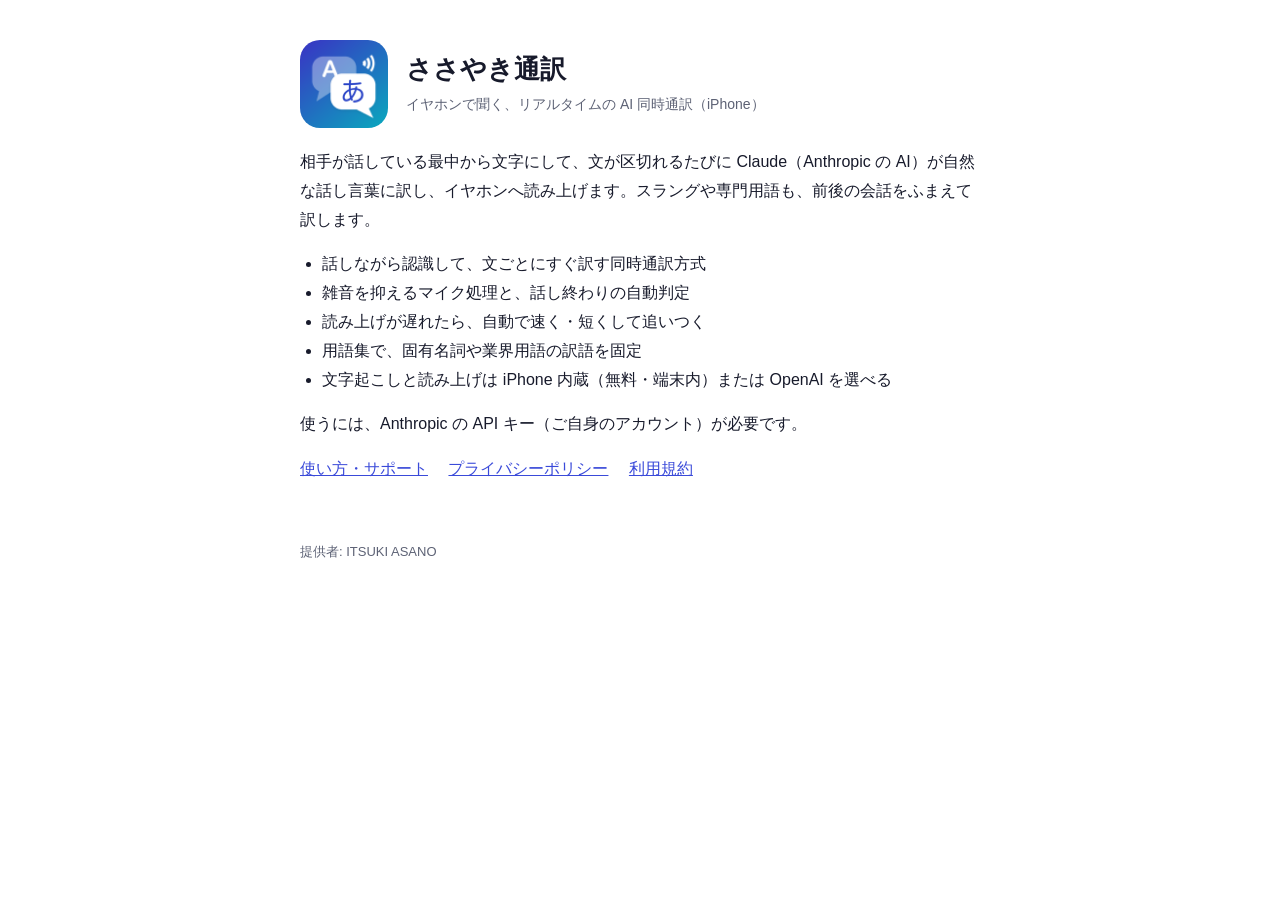
==== index.html @ f9d6bd20 "Add Sasayaki Tsuyaku site: privacy policy, terms, support Co-Authored-By: Claude Opus 5.5 <noreply@a" ====
<!doctype html>
<html lang="ja">
<head>
  <meta charset="utf-8">
  <meta name="viewport" content="width=device-width, initial-scale=1">
  <link rel="icon" type="image/png" href="favicon.png">
  <link rel="apple-touch-icon" href="apple-touch-icon.png">
  <link rel="stylesheet" href="style.css">
  <title>ささやき通訳 - AI同時通訳</title>
  <meta name="description" content="イヤホンで聞く、リアルタイムの AI 同時通訳アプリ。">
</head>
<body>
  <div class="hero">
    <img src="apple-touch-icon.png" alt="">
    <div>
      <h1>ささやき通訳</h1>
      <div class="meta">イヤホンで聞く、リアルタイムの AI 同時通訳（iPhone）</div>
    </div>
  </div>
  <p>相手が話している最中から文字にして、文が区切れるたびに Claude（Anthropic の AI）が自然な話し言葉に訳し、イヤホンへ読み上げます。スラングや専門用語も、前後の会話をふまえて訳します。</p>
  <ul>
    <li>話しながら認識して、文ごとにすぐ訳す同時通訳方式</li>
    <li>雑音を抑えるマイク処理と、話し終わりの自動判定</li>
    <li>読み上げが遅れたら、自動で速く・短くして追いつく</li>
    <li>用語集で、固有名詞や業界用語の訳語を固定</li>
    <li>文字起こしと読み上げは iPhone 内蔵（無料・端末内）または OpenAI を選べる</li>
  </ul>
  <p>使うには、Anthropic の API キー（ご自身のアカウント）が必要です。</p>
  <p class="links">
    <a href="support.html">使い方・サポート</a>
    <a href="privacy.html">プライバシーポリシー</a>
    <a href="terms.html">利用規約</a>
  </p>
  <footer>提供者: ITSUKI ASANO</footer>
</body>
</html>
---- style.css ----
:root { --accent: #3a4ad9; --bg: #fff; --text: #171a2b; --muted: #5d6275; --line: #e3e5ee; --soft: #f2f3fa; }
@media (prefers-color-scheme: dark) { :root { --accent: #8ea0ff; --bg: #0f1120; --text: #eef0f8; --muted: #a3a8bd; --line: #262a40; --soft: #181b2e; } }
* { box-sizing: border-box; }
body { max-width: 720px; margin: 0 auto; padding: 32px 20px 64px; font: 16px/1.8 -apple-system, "Hiragino Sans", "Noto Sans JP", sans-serif; color: var(--text); background: var(--bg); }
a { color: var(--accent); }
h1 { font-size: 26px; line-height: 1.4; margin: 0 0 4px; }
h2 { font-size: 18px; margin: 36px 0 8px; padding-left: 10px; border-left: 4px solid var(--accent); }
h3 { font-size: 16px; margin: 24px 0 4px; }
.meta { color: var(--muted); font-size: 14px; }
ul, ol { padding-left: 1.4em; }
.back { font-size: 14px; }
.card { background: var(--soft); border: 1px solid var(--line); border-radius: 14px; padding: 14px 18px; margin: 16px 0; }
.hero { display: flex; gap: 18px; align-items: center; margin: 8px 0 20px; }
.hero img { width: 88px; height: 88px; border-radius: 20px; }
.links a { display: inline-block; margin: 0 16px 8px 0; }
hr { border: 0; border-top: 1px solid var(--line); margin: 40px 0; }
footer { color: var(--muted); font-size: 13px; margin-top: 48px; }
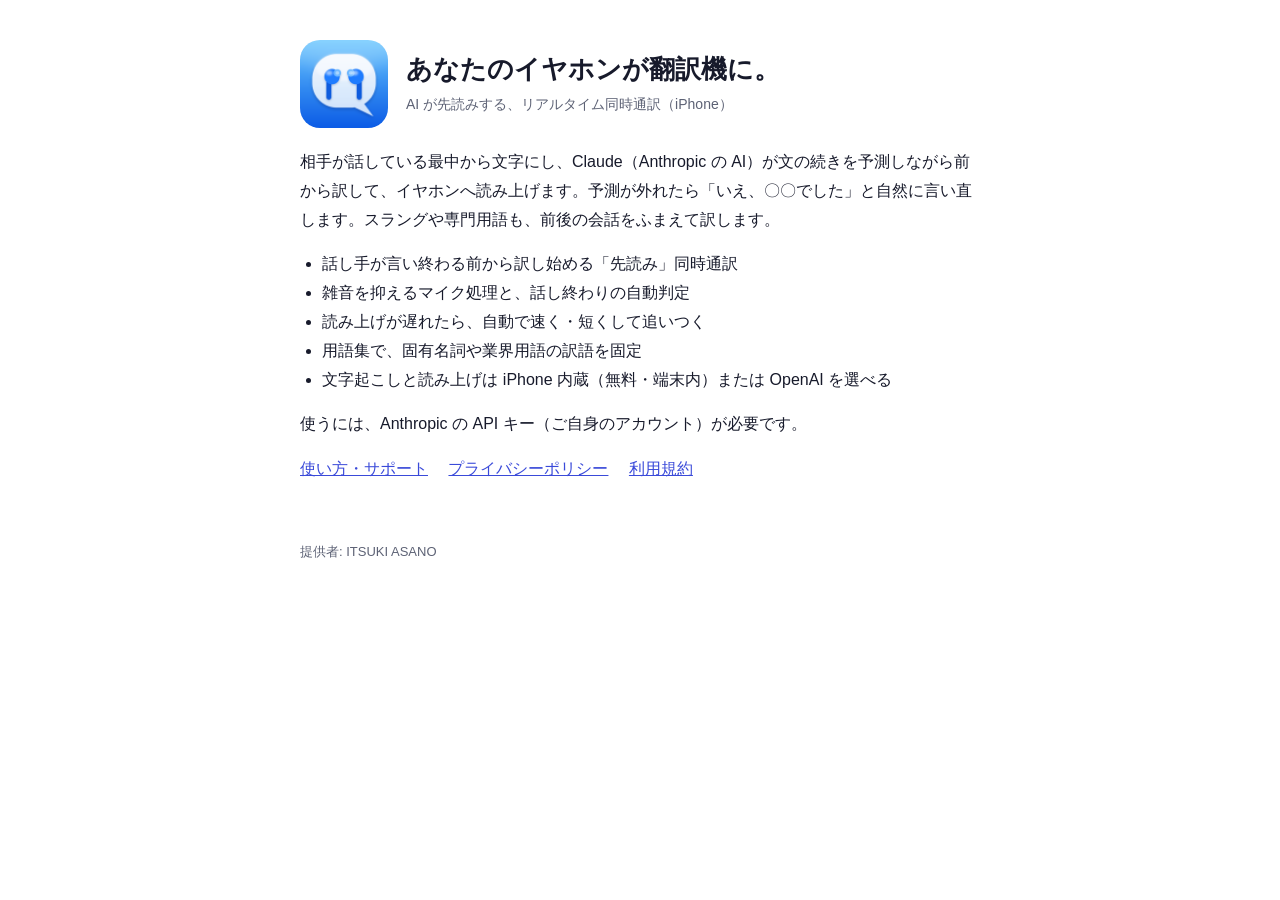
==== commit ae6148c2: "Rename to あなたのイヤホンが翻訳機に。 and describe predictive interpreting Co-Authored-By: Claude Opus 5.5 <norep" ====
--- a/index.html
+++ b/index.html
@@ -6,20 +6,20 @@
   <link rel="icon" type="image/png" href="favicon.png">
   <link rel="apple-touch-icon" href="apple-touch-icon.png">
   <link rel="stylesheet" href="style.css">
-  <title>ささやき通訳 - AI同時通訳</title>
+  <title>あなたのイヤホンが翻訳機に。</title>
   <meta name="description" content="イヤホンで聞く、リアルタイムの AI 同時通訳アプリ。">
 </head>
 <body>
   <div class="hero">
     <img src="apple-touch-icon.png" alt="">
     <div>
-      <h1>ささやき通訳</h1>
-      <div class="meta">イヤホンで聞く、リアルタイムの AI 同時通訳（iPhone）</div>
+      <h1>あなたのイヤホンが翻訳機に。</h1>
+      <div class="meta">AI が先読みする、リアルタイム同時通訳（iPhone）</div>
     </div>
   </div>
-  <p>相手が話している最中から文字にして、文が区切れるたびに Claude（Anthropic の AI）が自然な話し言葉に訳し、イヤホンへ読み上げます。スラングや専門用語も、前後の会話をふまえて訳します。</p>
+  <p>相手が話している最中から文字にし、Claude（Anthropic の AI）が文の続きを予測しながら前から訳して、イヤホンへ読み上げます。予測が外れたら「いえ、〇〇でした」と自然に言い直します。スラングや専門用語も、前後の会話をふまえて訳します。</p>
   <ul>
-    <li>話しながら認識して、文ごとにすぐ訳す同時通訳方式</li>
+    <li>話し手が言い終わる前から訳し始める「先読み」同時通訳</li>
     <li>雑音を抑えるマイク処理と、話し終わりの自動判定</li>
     <li>読み上げが遅れたら、自動で速く・短くして追いつく</li>
     <li>用語集で、固有名詞や業界用語の訳語を固定</li>
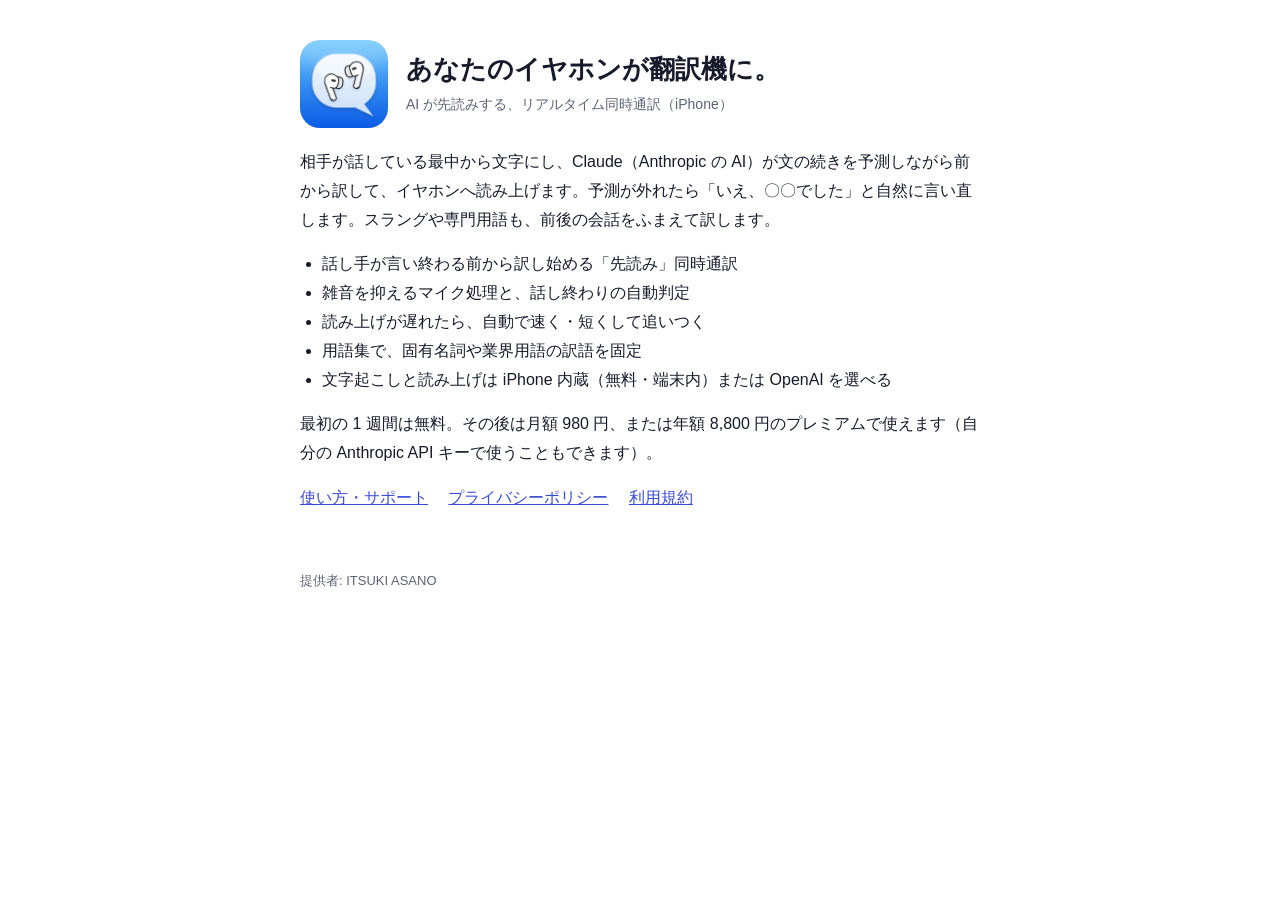
==== commit db4f33d9: "Add subscription terms and relay server to policies; new icon Co-Authored-By: Claude Opus 5.5 <norep" ====
--- a/index.html
+++ b/index.html
@@ -25,7 +25,7 @@
     <li>用語集で、固有名詞や業界用語の訳語を固定</li>
     <li>文字起こしと読み上げは iPhone 内蔵（無料・端末内）または OpenAI を選べる</li>
   </ul>
-  <p>使うには、Anthropic の API キー（ご自身のアカウント）が必要です。</p>
+  <p>最初の 1 週間は無料。その後は月額 980 円、または年額 8,800 円のプレミアムで使えます（自分の Anthropic API キーで使うこともできます）。</p>
   <p class="links">
     <a href="support.html">使い方・サポート</a>
     <a href="privacy.html">プライバシーポリシー</a>
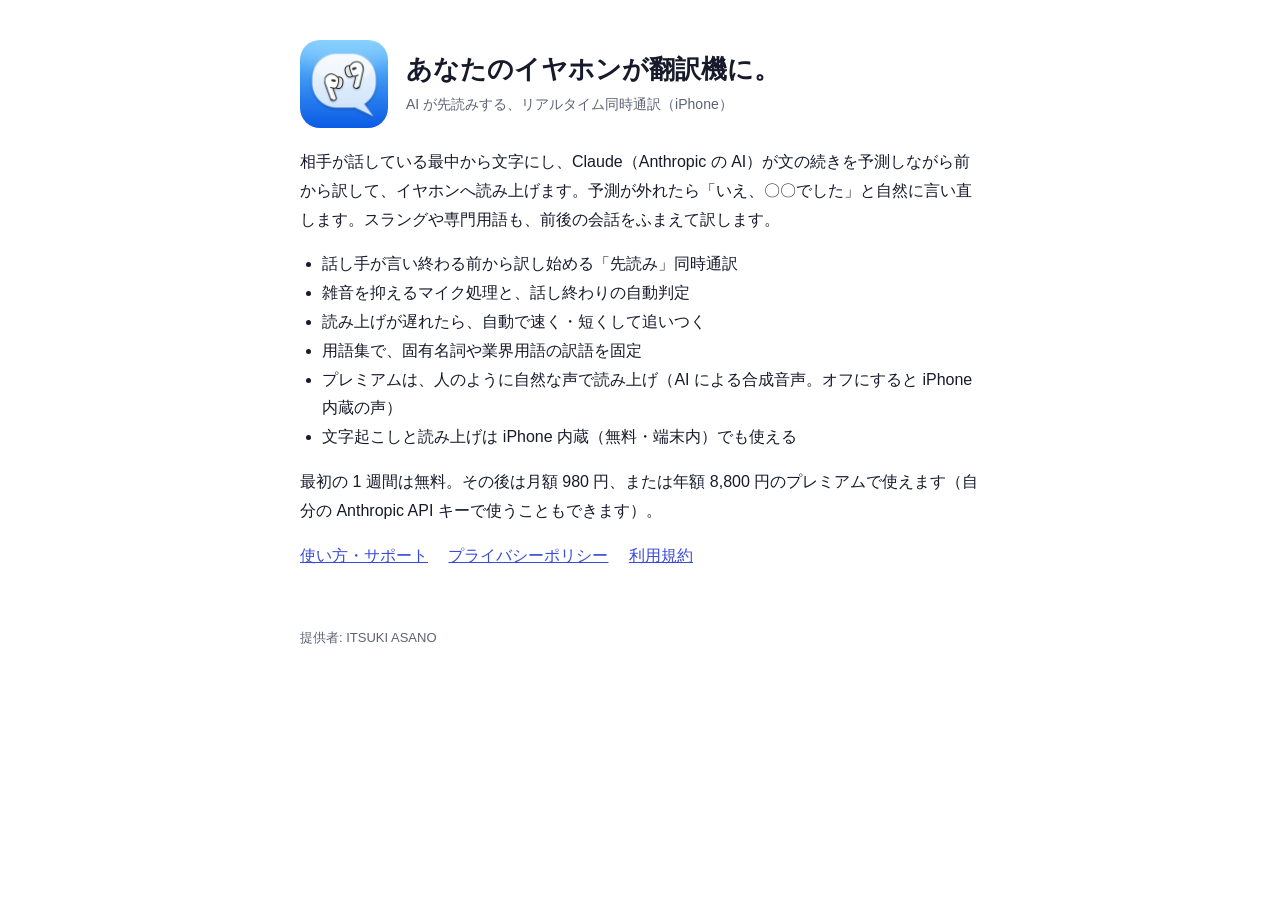
==== commit a45610ca: "Add premium natural voice (Google Cloud Text-to-Speech) to privacy policy, terms and features Co-Aut" ====
--- a/index.html
+++ b/index.html
@@ -23,7 +23,8 @@
     <li>雑音を抑えるマイク処理と、話し終わりの自動判定</li>
     <li>読み上げが遅れたら、自動で速く・短くして追いつく</li>
     <li>用語集で、固有名詞や業界用語の訳語を固定</li>
-    <li>文字起こしと読み上げは iPhone 内蔵（無料・端末内）または OpenAI を選べる</li>
+    <li>プレミアムは、人のように自然な声で読み上げ（AI による合成音声。オフにすると iPhone 内蔵の声）</li>
+    <li>文字起こしと読み上げは iPhone 内蔵（無料・端末内）でも使える</li>
   </ul>
   <p>最初の 1 週間は無料。その後は月額 980 円、または年額 8,800 円のプレミアムで使えます（自分の Anthropic API キーで使うこともできます）。</p>
   <p class="links">
